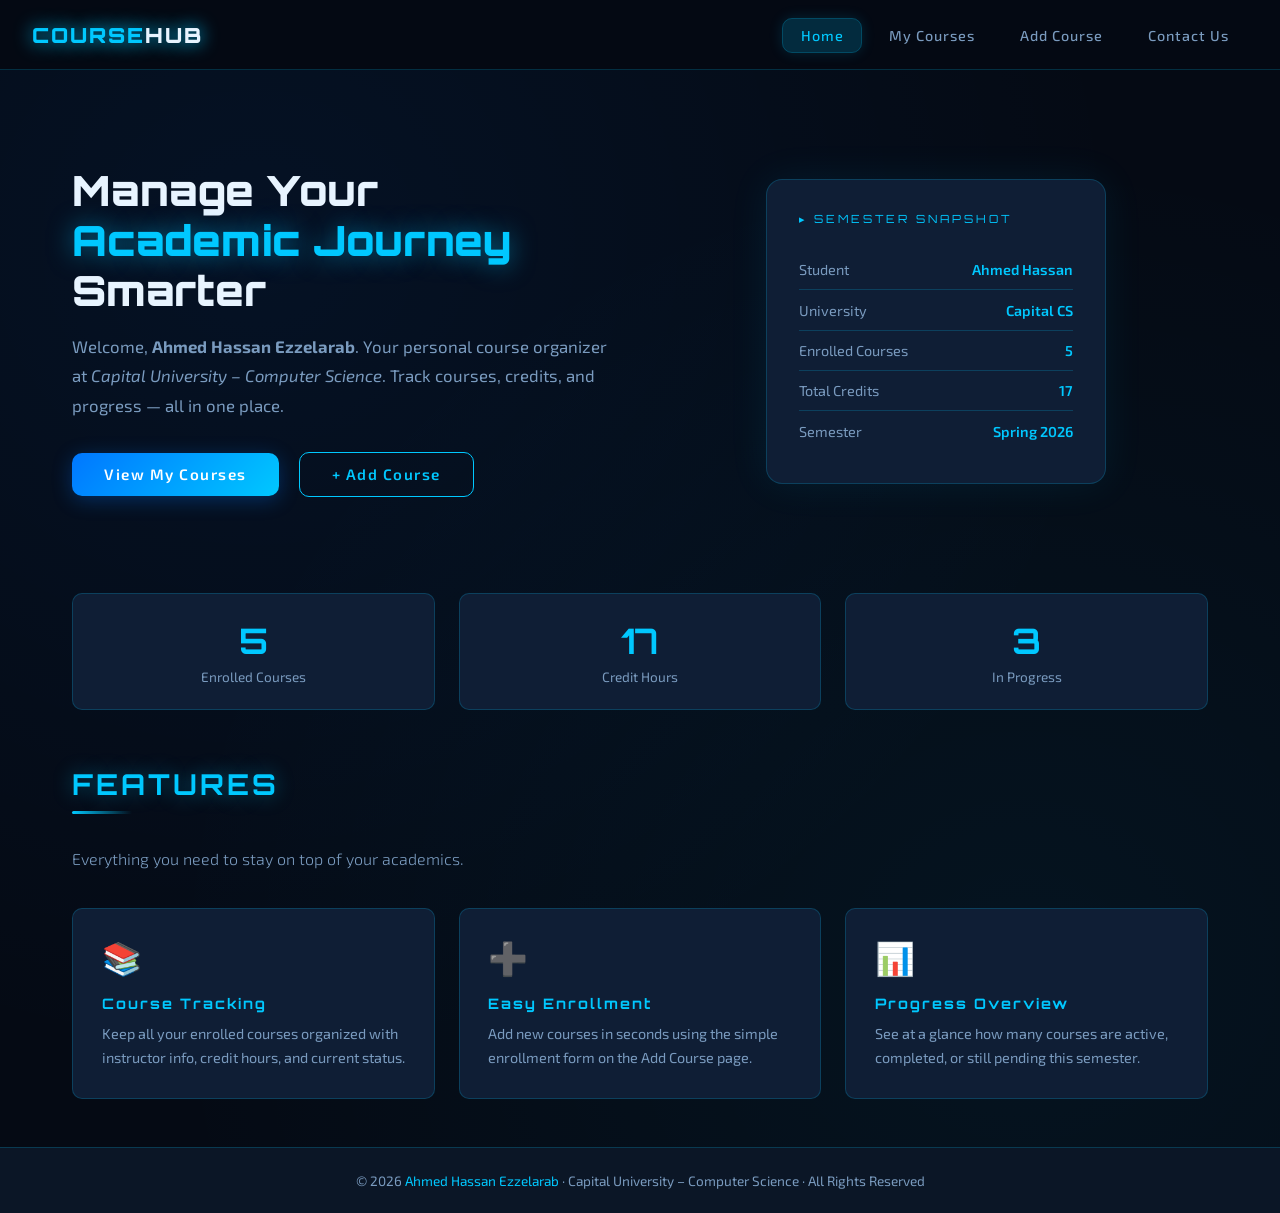
==== index.html @ 7d5197f3 "Add files via upload" ====
<!DOCTYPE html>
<html lang="en">
<head>
    <link rel="stylesheet" href="style.css">
  <meta charset="UTF-8" />
  <meta name="viewport" content="width=device-width, initial-scale=1.0" />
  <title>Course Organizer | Ahmed Hassan</title>
  <link rel="stylesheet" href="style.css" />
</head>
<body>

  <!-- ═══ HEADER ═══ -->
  <header>
    <a class="logo" href="index.html">COURSE<span>HUB</span></a>

    <button class="hamburger" onclick="toggleNav()" aria-label="Menu">
      <span></span><span></span><span></span>
    </button>

    <nav>
      <ul id="navMenu">
        <li><a href="index.html" class="active">Home</a></li>
        <li><a href="courses.html">My Courses</a></li>
        <li><a href="add-course.html">Add Course</a></li>
        <li><a href="contact.html">Contact Us</a></li>
      </ul>
    </nav>
  </header>

  <!-- ═══ MAIN ═══ -->
  <main>

    <!-- Hero -->
    <section class="hero">
      <div class="hero-text">
        <h1>Manage Your<br><span class="highlight">Academic Journey</span><br>Smarter</h1>
        <p>Welcome, <strong>Ahmed Hassan Ezzelarab</strong>. Your personal course organizer at
           <em>Capital University – Computer Science</em>. Track courses, credits, and progress — all in one place.</p>
        <a href="courses.html" class="btn-primary">View My Courses</a>
        <a href="add-course.html" class="btn-secondary">+ Add Course</a>
      </div>

      <div class="hero-visual">
        <div class="hero-card">
          <div class="card-label">▸ SEMESTER SNAPSHOT</div>
          <div class="stat-row"><span class="label">Student</span><span class="value">Ahmed Hassan</span></div>
          <div class="stat-row"><span class="label">University</span><span class="value">Capital CS</span></div>
          <div class="stat-row"><span class="label">Enrolled Courses</span><span class="value">5</span></div>
          <div class="stat-row"><span class="label">Total Credits</span><span class="value">17</span></div>
          <div class="stat-row"><span class="label">Semester</span><span class="value">Spring 2026</span></div>
        </div>
      </div>
    </section>

    <!-- Stats -->
    <section class="stats-strip">
      <div class="stat-box">
        <div class="num">5</div>
        <div class="lbl">Enrolled Courses</div>
      </div>
      <div class="stat-box">
        <div class="num">17</div>
        <div class="lbl">Credit Hours</div>
      </div>
      <div class="stat-box">
        <div class="num">3</div>
        <div class="lbl">In Progress</div>
      </div>
    </section>

    <!-- Features -->
    <section>
      <h2 class="section-title">FEATURES</h2>
      <div class="divider"></div>
      <p class="section-subtitle">Everything you need to stay on top of your academics.</p>

      <div class="cards-grid">
        <div class="feature-card">
          <div class="icon">📚</div>
          <h3>Course Tracking</h3>
          <p>Keep all your enrolled courses organized with instructor info, credit hours, and current status.</p>
        </div>
        <div class="feature-card">
          <div class="icon">➕</div>
          <h3>Easy Enrollment</h3>
          <p>Add new courses in seconds using the simple enrollment form on the Add Course page.</p>
        </div>
        <div class="feature-card">
          <div class="icon">📊</div>
          <h3>Progress Overview</h3>
          <p>See at a glance how many courses are active, completed, or still pending this semester.</p>
        </div>
      </div>
    </section>

  </main>

  <!-- ═══ FOOTER ═══ -->
  <footer>
    <p>© 2026 <span>Ahmed Hassan Ezzelarab</span> · Capital University – Computer Science · All Rights Reserved</p>
  </footer>

  <script>
    function toggleNav() {
      document.getElementById('navMenu').classList.toggle('open');
    }
  </script>

</body>
</html>
---- style.css ----
/* ============================================
   Personal Course Organizer – Ahmed Hassan
   Color Theme: Dark Navy / Black
   ============================================ */

@import url('https://fonts.googleapis.com/css2?family=Orbitron:wght@400;700;900&family=Exo+2:wght@300;400;500;600&display=swap');

/* ── CSS Variables ── */
:root {
  --bg-primary:    #050a14;
  --bg-secondary:  #0b1626;
  --bg-card:       #0f1e35;
  --accent:        #00c8ff;
  --accent-2:      #0077ff;
  --accent-glow:   rgba(0, 200, 255, 0.18);
  --text-primary:  #e8f4ff;
  --text-muted:    #7a9bbf;
  --border:        rgba(0, 200, 255, 0.2);
  --nav-height:    70px;
  --radius:        10px;
  --transition:    0.3s ease;
}

/* ── Reset ── */
*, *::before, *::after { box-sizing: border-box; margin: 0; padding: 0; }
html { scroll-behavior: smooth; }

body {
  font-family: 'Exo 2', sans-serif;
  background-color: var(--bg-primary);
  color: var(--text-primary);
  min-height: 100vh;
  display: flex;
  flex-direction: column;
  background-image:
    radial-gradient(ellipse at 20% 20%, rgba(0, 119, 255, 0.07) 0%, transparent 60%),
    radial-gradient(ellipse at 80% 80%, rgba(0, 200, 255, 0.05) 0%, transparent 60%);
}

/* ── Header ── */
header {
  background: rgba(5, 10, 20, 0.95);
  border-bottom: 1px solid var(--border);
  backdrop-filter: blur(12px);
  position: sticky;
  top: 0;
  z-index: 100;
  height: var(--nav-height);
  display: flex;
  align-items: center;
  padding: 0 2rem;
  justify-content: space-between;
}

.logo {
  font-family: 'Orbitron', monospace;
  font-weight: 900;
  font-size: 1.3rem;
  color: var(--accent);
  letter-spacing: 2px;
  text-decoration: none;
  text-shadow: 0 0 18px var(--accent);
}

.logo span { color: var(--text-primary); }

/* ── Navigation ── */
nav ul {
  list-style: none;
  display: flex;
  gap: 0.5rem;
}

nav ul li a {
  font-family: 'Exo 2', sans-serif;
  font-weight: 500;
  font-size: 0.9rem;
  text-decoration: none;
  color: var(--text-muted);
  padding: 0.5rem 1.1rem;
  border-radius: var(--radius);
  border: 1px solid transparent;
  letter-spacing: 1px;
  transition: color var(--transition), border-color var(--transition), background var(--transition), box-shadow var(--transition);
}

nav ul li a:hover,
nav ul li a.active {
  color: var(--accent);
  border-color: var(--border);
  background: var(--accent-glow);
  box-shadow: 0 0 14px rgba(0, 200, 255, 0.15);
}

/* ── Main ── */
main {
  flex: 1;
  padding: 3rem 2rem;
  max-width: 1200px;
  width: 100%;
  margin: 0 auto;
}

/* ── Section Titles ── */
.section-title {
  font-family: 'Orbitron', monospace;
  font-size: 1.8rem;
  font-weight: 700;
  color: var(--accent);
  letter-spacing: 3px;
  margin-bottom: 0.5rem;
  text-shadow: 0 0 20px rgba(0, 200, 255, 0.4);
}

.section-subtitle {
  color: var(--text-muted);
  font-size: 1rem;
  margin-bottom: 2.5rem;
  font-weight: 300;
}

.divider {
  width: 60px;
  height: 3px;
  background: linear-gradient(90deg, var(--accent), transparent);
  margin: 0.6rem 0 2.2rem;
  border-radius: 2px;
}

/* ── Hero Section ── */
.hero {
  display: grid;
  grid-template-columns: 1fr 1fr;
  gap: 3rem;
  align-items: center;
  padding: 3rem 0 4rem;
}

.hero-text h1 {
  font-family: 'Orbitron', monospace;
  font-size: 2.6rem;
  font-weight: 900;
  line-height: 1.2;
  margin-bottom: 1rem;
  color: var(--text-primary);
}

.hero-text h1 .highlight {
  color: var(--accent);
  text-shadow: 0 0 25px rgba(0, 200, 255, 0.5);
}

.hero-text p {
  color: var(--text-muted);
  font-size: 1.05rem;
  line-height: 1.75;
  margin-bottom: 2rem;
}

.btn-primary {
  display: inline-block;
  background: linear-gradient(135deg, var(--accent-2), var(--accent));
  color: #fff;
  font-family: 'Exo 2', sans-serif;
  font-weight: 600;
  font-size: 0.95rem;
  letter-spacing: 1.5px;
  padding: 0.8rem 2rem;
  border-radius: var(--radius);
  text-decoration: none;
  border: none;
  cursor: pointer;
  transition: transform var(--transition), box-shadow var(--transition);
  box-shadow: 0 4px 20px rgba(0, 119, 255, 0.3);
}

.btn-primary:hover {
  transform: translateY(-3px);
  box-shadow: 0 8px 28px rgba(0, 200, 255, 0.4);
}

.btn-secondary {
  display: inline-block;
  background: transparent;
  color: var(--accent);
  font-family: 'Exo 2', sans-serif;
  font-weight: 600;
  font-size: 0.95rem;
  letter-spacing: 1.5px;
  padding: 0.78rem 2rem;
  border-radius: var(--radius);
  text-decoration: none;
  border: 1px solid var(--accent);
  cursor: pointer;
  margin-left: 1rem;
  transition: background var(--transition), box-shadow var(--transition), transform var(--transition);
}

.btn-secondary:hover {
  background: var(--accent-glow);
  box-shadow: 0 0 18px rgba(0, 200, 255, 0.25);
  transform: translateY(-3px);
}

/* ── Hero Visual ── */
.hero-visual {
  display: flex;
  justify-content: center;
  align-items: center;
}

.hero-card {
  background: var(--bg-card);
  border: 1px solid var(--border);
  border-radius: 16px;
  padding: 2rem;
  width: 100%;
  max-width: 340px;
  box-shadow: 0 0 40px rgba(0, 200, 255, 0.08);
  animation: float 4s ease-in-out infinite;
}

@keyframes float {
  0%, 100% { transform: translateY(0); }
  50%       { transform: translateY(-12px); }
}

.hero-card .card-label {
  font-family: 'Orbitron', monospace;
  font-size: 0.7rem;
  letter-spacing: 3px;
  color: var(--accent);
  margin-bottom: 1.5rem;
}

.hero-card .stat-row {
  display: flex;
  justify-content: space-between;
  align-items: center;
  padding: 0.7rem 0;
  border-bottom: 1px solid var(--border);
  font-size: 0.9rem;
}

.hero-card .stat-row:last-child { border-bottom: none; }
.hero-card .stat-row .label { color: var(--text-muted); }
.hero-card .stat-row .value { color: var(--accent); font-weight: 600; }

/* ── Stats Strip ── */
.stats-strip {
  display: grid;
  grid-template-columns: repeat(3, 1fr);
  gap: 1.5rem;
  margin: 2rem 0 3.5rem;
}

.stat-box {
  background: var(--bg-card);
  border: 1px solid var(--border);
  border-radius: var(--radius);
  padding: 1.5rem;
  text-align: center;
  transition: transform var(--transition), box-shadow var(--transition);
}

.stat-box:hover {
  transform: translateY(-5px);
  box-shadow: 0 8px 30px rgba(0, 200, 255, 0.12);
}

.stat-box .num {
  font-family: 'Orbitron', monospace;
  font-size: 2.2rem;
  font-weight: 700;
  color: var(--accent);
}

.stat-box .lbl {
  color: var(--text-muted);
  font-size: 0.85rem;
  margin-top: 0.3rem;
}

/* ── Cards Grid (Home Features) ── */
.cards-grid {
  display: grid;
  grid-template-columns: repeat(3, 1fr);
  gap: 1.5rem;
  margin-top: 1rem;
}

.feature-card {
  background: var(--bg-card);
  border: 1px solid var(--border);
  border-radius: var(--radius);
  padding: 1.8rem;
  transition: transform var(--transition), box-shadow var(--transition), border-color var(--transition);
}

.feature-card:hover {
  transform: translateY(-6px);
  box-shadow: 0 12px 35px rgba(0, 200, 255, 0.12);
  border-color: rgba(0, 200, 255, 0.45);
}

.feature-card .icon {
  font-size: 2rem;
  margin-bottom: 1rem;
}

.feature-card h3 {
  font-family: 'Orbitron', monospace;
  font-size: 0.9rem;
  letter-spacing: 2px;
  color: var(--accent);
  margin-bottom: 0.6rem;
}

.feature-card p {
  color: var(--text-muted);
  font-size: 0.9rem;
  line-height: 1.65;
}

/* ── Table ── */
.table-wrapper {
  overflow-x: auto;
  border-radius: var(--radius);
  border: 1px solid var(--border);
  box-shadow: 0 4px 30px rgba(0, 0, 0, 0.4);
}

table {
  width: 100%;
  border-collapse: collapse;
  background: var(--bg-card);
}

thead tr {
  background: linear-gradient(90deg, var(--accent-2), var(--accent));
}

thead th {
  font-family: 'Orbitron', monospace;
  font-size: 0.72rem;
  letter-spacing: 2px;
  color: #fff;
  padding: 1rem 1.2rem;
  text-align: left;
}

tbody tr {
  border-bottom: 1px solid var(--border);
  transition: background var(--transition);
}

tbody tr:last-child { border-bottom: none; }

tbody tr:hover {
  background: rgba(0, 200, 255, 0.05);
}

tbody td {
  padding: 1rem 1.2rem;
  font-size: 0.9rem;
  color: var(--text-primary);
}

.badge {
  display: inline-block;
  padding: 0.25rem 0.7rem;
  border-radius: 20px;
  font-size: 0.75rem;
  font-weight: 600;
  letter-spacing: 0.5px;
}

.badge-active   { background: rgba(0, 200, 100, 0.15); color: #00cc66; border: 1px solid rgba(0, 200, 100, 0.3); }
.badge-progress { background: rgba(0, 200, 255, 0.12); color: var(--accent); border: 1px solid var(--border); }
.badge-pending  { background: rgba(255, 200, 0, 0.1);  color: #ffcc00; border: 1px solid rgba(255, 200, 0, 0.25); }

/* ── Form ── */
.form-card {
  background: var(--bg-card);
  border: 1px solid var(--border);
  border-radius: 14px;
  padding: 2.5rem;
  max-width: 680px;
  box-shadow: 0 4px 40px rgba(0, 0, 0, 0.4);
}

.form-group {
  margin-bottom: 1.5rem;
}

.form-group label {
  display: block;
  font-size: 0.85rem;
  font-weight: 600;
  letter-spacing: 1px;
  color: var(--text-muted);
  margin-bottom: 0.5rem;
  text-transform: uppercase;
}

.form-group input,
.form-group select,
.form-group textarea {
  width: 100%;
  background: var(--bg-secondary);
  border: 1px solid var(--border);
  border-radius: var(--radius);
  color: var(--text-primary);
  font-family: 'Exo 2', sans-serif;
  font-size: 0.95rem;
  padding: 0.8rem 1rem;
  outline: none;
  transition: border-color var(--transition), box-shadow var(--transition);
}

.form-group input:focus,
.form-group select:focus,
.form-group textarea:focus {
  border-color: var(--accent);
  box-shadow: 0 0 0 3px rgba(0, 200, 255, 0.12);
}

.form-group textarea { resize: vertical; min-height: 110px; }

.form-row {
  display: grid;
  grid-template-columns: 1fr 1fr;
  gap: 1.2rem;
}

.form-group select option {
  background: var(--bg-card);
  color: var(--text-primary);
}

/* ── Contact ── */
.contact-grid {
  display: grid;
  grid-template-columns: 1fr 1fr;
  gap: 2.5rem;
  align-items: start;
}

.contact-info { display: flex; flex-direction: column; gap: 1.5rem; }

.info-block {
  background: var(--bg-card);
  border: 1px solid var(--border);
  border-radius: var(--radius);
  padding: 1.4rem 1.6rem;
  display: flex;
  align-items: center;
  gap: 1rem;
  transition: transform var(--transition), box-shadow var(--transition);
}

.info-block:hover {
  transform: translateX(6px);
  box-shadow: 0 6px 25px rgba(0, 200, 255, 0.1);
}

.info-block .ico { font-size: 1.6rem; }

.info-block .detail .lbl {
  font-size: 0.75rem;
  color: var(--text-muted);
  letter-spacing: 1px;
  text-transform: uppercase;
}

.info-block .detail .val {
  font-size: 0.95rem;
  color: var(--text-primary);
  font-weight: 500;
  margin-top: 0.15rem;
}

/* ── Footer ── */
footer {
  background: var(--bg-secondary);
  border-top: 1px solid var(--border);
  padding: 1.5rem 2rem;
  text-align: center;
  color: var(--text-muted);
  font-size: 0.85rem;
}

footer span { color: var(--accent); }

/* ── Page Banner ── */
.page-banner {
  background: var(--bg-card);
  border: 1px solid var(--border);
  border-radius: 14px;
  padding: 2.5rem 2.5rem 2rem;
  margin-bottom: 2.5rem;
  background-image: radial-gradient(ellipse at 90% 50%, rgba(0, 200, 255, 0.07) 0%, transparent 60%);
}

/* ── Hamburger (mobile) ── */
.hamburger {
  display: none;
  flex-direction: column;
  gap: 5px;
  cursor: pointer;
  background: none;
  border: none;
  padding: 4px;
}

.hamburger span {
  display: block;
  width: 24px;
  height: 2px;
  background: var(--accent);
  border-radius: 2px;
  transition: all var(--transition);
}

/* ── Responsive ── */
@media (max-width: 900px) {
  .hero          { grid-template-columns: 1fr; text-align: center; }
  .hero-visual   { display: none; }
  .cards-grid    { grid-template-columns: 1fr 1fr; }
  .stats-strip   { grid-template-columns: 1fr 1fr; }
  .contact-grid  { grid-template-columns: 1fr; }
  .form-row      { grid-template-columns: 1fr; }
}

@media (max-width: 640px) {
  .hamburger { display: flex; }

  nav ul {
    display: none;
    flex-direction: column;
    position: absolute;
    top: var(--nav-height);
    left: 0;
    right: 0;
    background: rgba(5, 10, 20, 0.98);
    border-bottom: 1px solid var(--border);
    padding: 1rem;
    gap: 0.3rem;
  }

  nav ul.open { display: flex; }

  .cards-grid  { grid-template-columns: 1fr; }
  .stats-strip { grid-template-columns: 1fr; }

  main { padding: 2rem 1.2rem; }

  .hero-text h1 { font-size: 1.9rem; }
  .section-title { font-size: 1.3rem; }

  .form-card { padding: 1.5rem; }
}
---- style.css ----
/* ============================================
   Personal Course Organizer – Ahmed Hassan
   Color Theme: Dark Navy / Black
   ============================================ */

@import url('https://fonts.googleapis.com/css2?family=Orbitron:wght@400;700;900&family=Exo+2:wght@300;400;500;600&display=swap');

/* ── CSS Variables ── */
:root {
  --bg-primary:    #050a14;
  --bg-secondary:  #0b1626;
  --bg-card:       #0f1e35;
  --accent:        #00c8ff;
  --accent-2:      #0077ff;
  --accent-glow:   rgba(0, 200, 255, 0.18);
  --text-primary:  #e8f4ff;
  --text-muted:    #7a9bbf;
  --border:        rgba(0, 200, 255, 0.2);
  --nav-height:    70px;
  --radius:        10px;
  --transition:    0.3s ease;
}

/* ── Reset ── */
*, *::before, *::after { box-sizing: border-box; margin: 0; padding: 0; }
html { scroll-behavior: smooth; }

body {
  font-family: 'Exo 2', sans-serif;
  background-color: var(--bg-primary);
  color: var(--text-primary);
  min-height: 100vh;
  display: flex;
  flex-direction: column;
  background-image:
    radial-gradient(ellipse at 20% 20%, rgba(0, 119, 255, 0.07) 0%, transparent 60%),
    radial-gradient(ellipse at 80% 80%, rgba(0, 200, 255, 0.05) 0%, transparent 60%);
}

/* ── Header ── */
header {
  background: rgba(5, 10, 20, 0.95);
  border-bottom: 1px solid var(--border);
  backdrop-filter: blur(12px);
  position: sticky;
  top: 0;
  z-index: 100;
  height: var(--nav-height);
  display: flex;
  align-items: center;
  padding: 0 2rem;
  justify-content: space-between;
}

.logo {
  font-family: 'Orbitron', monospace;
  font-weight: 900;
  font-size: 1.3rem;
  color: var(--accent);
  letter-spacing: 2px;
  text-decoration: none;
  text-shadow: 0 0 18px var(--accent);
}

.logo span { color: var(--text-primary); }

/* ── Navigation ── */
nav ul {
  list-style: none;
  display: flex;
  gap: 0.5rem;
}

nav ul li a {
  font-family: 'Exo 2', sans-serif;
  font-weight: 500;
  font-size: 0.9rem;
  text-decoration: none;
  color: var(--text-muted);
  padding: 0.5rem 1.1rem;
  border-radius: var(--radius);
  border: 1px solid transparent;
  letter-spacing: 1px;
  transition: color var(--transition), border-color var(--transition), background var(--transition), box-shadow var(--transition);
}

nav ul li a:hover,
nav ul li a.active {
  color: var(--accent);
  border-color: var(--border);
  background: var(--accent-glow);
  box-shadow: 0 0 14px rgba(0, 200, 255, 0.15);
}

/* ── Main ── */
main {
  flex: 1;
  padding: 3rem 2rem;
  max-width: 1200px;
  width: 100%;
  margin: 0 auto;
}

/* ── Section Titles ── */
.section-title {
  font-family: 'Orbitron', monospace;
  font-size: 1.8rem;
  font-weight: 700;
  color: var(--accent);
  letter-spacing: 3px;
  margin-bottom: 0.5rem;
  text-shadow: 0 0 20px rgba(0, 200, 255, 0.4);
}

.section-subtitle {
  color: var(--text-muted);
  font-size: 1rem;
  margin-bottom: 2.5rem;
  font-weight: 300;
}

.divider {
  width: 60px;
  height: 3px;
  background: linear-gradient(90deg, var(--accent), transparent);
  margin: 0.6rem 0 2.2rem;
  border-radius: 2px;
}

/* ── Hero Section ── */
.hero {
  display: grid;
  grid-template-columns: 1fr 1fr;
  gap: 3rem;
  align-items: center;
  padding: 3rem 0 4rem;
}

.hero-text h1 {
  font-family: 'Orbitron', monospace;
  font-size: 2.6rem;
  font-weight: 900;
  line-height: 1.2;
  margin-bottom: 1rem;
  color: var(--text-primary);
}

.hero-text h1 .highlight {
  color: var(--accent);
  text-shadow: 0 0 25px rgba(0, 200, 255, 0.5);
}

.hero-text p {
  color: var(--text-muted);
  font-size: 1.05rem;
  line-height: 1.75;
  margin-bottom: 2rem;
}

.btn-primary {
  display: inline-block;
  background: linear-gradient(135deg, var(--accent-2), var(--accent));
  color: #fff;
  font-family: 'Exo 2', sans-serif;
  font-weight: 600;
  font-size: 0.95rem;
  letter-spacing: 1.5px;
  padding: 0.8rem 2rem;
  border-radius: var(--radius);
  text-decoration: none;
  border: none;
  cursor: pointer;
  transition: transform var(--transition), box-shadow var(--transition);
  box-shadow: 0 4px 20px rgba(0, 119, 255, 0.3);
}

.btn-primary:hover {
  transform: translateY(-3px);
  box-shadow: 0 8px 28px rgba(0, 200, 255, 0.4);
}

.btn-secondary {
  display: inline-block;
  background: transparent;
  color: var(--accent);
  font-family: 'Exo 2', sans-serif;
  font-weight: 600;
  font-size: 0.95rem;
  letter-spacing: 1.5px;
  padding: 0.78rem 2rem;
  border-radius: var(--radius);
  text-decoration: none;
  border: 1px solid var(--accent);
  cursor: pointer;
  margin-left: 1rem;
  transition: background var(--transition), box-shadow var(--transition), transform var(--transition);
}

.btn-secondary:hover {
  background: var(--accent-glow);
  box-shadow: 0 0 18px rgba(0, 200, 255, 0.25);
  transform: translateY(-3px);
}

/* ── Hero Visual ── */
.hero-visual {
  display: flex;
  justify-content: center;
  align-items: center;
}

.hero-card {
  background: var(--bg-card);
  border: 1px solid var(--border);
  border-radius: 16px;
  padding: 2rem;
  width: 100%;
  max-width: 340px;
  box-shadow: 0 0 40px rgba(0, 200, 255, 0.08);
  animation: float 4s ease-in-out infinite;
}

@keyframes float {
  0%, 100% { transform: translateY(0); }
  50%       { transform: translateY(-12px); }
}

.hero-card .card-label {
  font-family: 'Orbitron', monospace;
  font-size: 0.7rem;
  letter-spacing: 3px;
  color: var(--accent);
  margin-bottom: 1.5rem;
}

.hero-card .stat-row {
  display: flex;
  justify-content: space-between;
  align-items: center;
  padding: 0.7rem 0;
  border-bottom: 1px solid var(--border);
  font-size: 0.9rem;
}

.hero-card .stat-row:last-child { border-bottom: none; }
.hero-card .stat-row .label { color: var(--text-muted); }
.hero-card .stat-row .value { color: var(--accent); font-weight: 600; }

/* ── Stats Strip ── */
.stats-strip {
  display: grid;
  grid-template-columns: repeat(3, 1fr);
  gap: 1.5rem;
  margin: 2rem 0 3.5rem;
}

.stat-box {
  background: var(--bg-card);
  border: 1px solid var(--border);
  border-radius: var(--radius);
  padding: 1.5rem;
  text-align: center;
  transition: transform var(--transition), box-shadow var(--transition);
}

.stat-box:hover {
  transform: translateY(-5px);
  box-shadow: 0 8px 30px rgba(0, 200, 255, 0.12);
}

.stat-box .num {
  font-family: 'Orbitron', monospace;
  font-size: 2.2rem;
  font-weight: 700;
  color: var(--accent);
}

.stat-box .lbl {
  color: var(--text-muted);
  font-size: 0.85rem;
  margin-top: 0.3rem;
}

/* ── Cards Grid (Home Features) ── */
.cards-grid {
  display: grid;
  grid-template-columns: repeat(3, 1fr);
  gap: 1.5rem;
  margin-top: 1rem;
}

.feature-card {
  background: var(--bg-card);
  border: 1px solid var(--border);
  border-radius: var(--radius);
  padding: 1.8rem;
  transition: transform var(--transition), box-shadow var(--transition), border-color var(--transition);
}

.feature-card:hover {
  transform: translateY(-6px);
  box-shadow: 0 12px 35px rgba(0, 200, 255, 0.12);
  border-color: rgba(0, 200, 255, 0.45);
}

.feature-card .icon {
  font-size: 2rem;
  margin-bottom: 1rem;
}

.feature-card h3 {
  font-family: 'Orbitron', monospace;
  font-size: 0.9rem;
  letter-spacing: 2px;
  color: var(--accent);
  margin-bottom: 0.6rem;
}

.feature-card p {
  color: var(--text-muted);
  font-size: 0.9rem;
  line-height: 1.65;
}

/* ── Table ── */
.table-wrapper {
  overflow-x: auto;
  border-radius: var(--radius);
  border: 1px solid var(--border);
  box-shadow: 0 4px 30px rgba(0, 0, 0, 0.4);
}

table {
  width: 100%;
  border-collapse: collapse;
  background: var(--bg-card);
}

thead tr {
  background: linear-gradient(90deg, var(--accent-2), var(--accent));
}

thead th {
  font-family: 'Orbitron', monospace;
  font-size: 0.72rem;
  letter-spacing: 2px;
  color: #fff;
  padding: 1rem 1.2rem;
  text-align: left;
}

tbody tr {
  border-bottom: 1px solid var(--border);
  transition: background var(--transition);
}

tbody tr:last-child { border-bottom: none; }

tbody tr:hover {
  background: rgba(0, 200, 255, 0.05);
}

tbody td {
  padding: 1rem 1.2rem;
  font-size: 0.9rem;
  color: var(--text-primary);
}

.badge {
  display: inline-block;
  padding: 0.25rem 0.7rem;
  border-radius: 20px;
  font-size: 0.75rem;
  font-weight: 600;
  letter-spacing: 0.5px;
}

.badge-active   { background: rgba(0, 200, 100, 0.15); color: #00cc66; border: 1px solid rgba(0, 200, 100, 0.3); }
.badge-progress { background: rgba(0, 200, 255, 0.12); color: var(--accent); border: 1px solid var(--border); }
.badge-pending  { background: rgba(255, 200, 0, 0.1);  color: #ffcc00; border: 1px solid rgba(255, 200, 0, 0.25); }

/* ── Form ── */
.form-card {
  background: var(--bg-card);
  border: 1px solid var(--border);
  border-radius: 14px;
  padding: 2.5rem;
  max-width: 680px;
  box-shadow: 0 4px 40px rgba(0, 0, 0, 0.4);
}

.form-group {
  margin-bottom: 1.5rem;
}

.form-group label {
  display: block;
  font-size: 0.85rem;
  font-weight: 600;
  letter-spacing: 1px;
  color: var(--text-muted);
  margin-bottom: 0.5rem;
  text-transform: uppercase;
}

.form-group input,
.form-group select,
.form-group textarea {
  width: 100%;
  background: var(--bg-secondary);
  border: 1px solid var(--border);
  border-radius: var(--radius);
  color: var(--text-primary);
  font-family: 'Exo 2', sans-serif;
  font-size: 0.95rem;
  padding: 0.8rem 1rem;
  outline: none;
  transition: border-color var(--transition), box-shadow var(--transition);
}

.form-group input:focus,
.form-group select:focus,
.form-group textarea:focus {
  border-color: var(--accent);
  box-shadow: 0 0 0 3px rgba(0, 200, 255, 0.12);
}

.form-group textarea { resize: vertical; min-height: 110px; }

.form-row {
  display: grid;
  grid-template-columns: 1fr 1fr;
  gap: 1.2rem;
}

.form-group select option {
  background: var(--bg-card);
  color: var(--text-primary);
}

/* ── Contact ── */
.contact-grid {
  display: grid;
  grid-template-columns: 1fr 1fr;
  gap: 2.5rem;
  align-items: start;
}

.contact-info { display: flex; flex-direction: column; gap: 1.5rem; }

.info-block {
  background: var(--bg-card);
  border: 1px solid var(--border);
  border-radius: var(--radius);
  padding: 1.4rem 1.6rem;
  display: flex;
  align-items: center;
  gap: 1rem;
  transition: transform var(--transition), box-shadow var(--transition);
}

.info-block:hover {
  transform: translateX(6px);
  box-shadow: 0 6px 25px rgba(0, 200, 255, 0.1);
}

.info-block .ico { font-size: 1.6rem; }

.info-block .detail .lbl {
  font-size: 0.75rem;
  color: var(--text-muted);
  letter-spacing: 1px;
  text-transform: uppercase;
}

.info-block .detail .val {
  font-size: 0.95rem;
  color: var(--text-primary);
  font-weight: 500;
  margin-top: 0.15rem;
}

/* ── Footer ── */
footer {
  background: var(--bg-secondary);
  border-top: 1px solid var(--border);
  padding: 1.5rem 2rem;
  text-align: center;
  color: var(--text-muted);
  font-size: 0.85rem;
}

footer span { color: var(--accent); }

/* ── Page Banner ── */
.page-banner {
  background: var(--bg-card);
  border: 1px solid var(--border);
  border-radius: 14px;
  padding: 2.5rem 2.5rem 2rem;
  margin-bottom: 2.5rem;
  background-image: radial-gradient(ellipse at 90% 50%, rgba(0, 200, 255, 0.07) 0%, transparent 60%);
}

/* ── Hamburger (mobile) ── */
.hamburger {
  display: none;
  flex-direction: column;
  gap: 5px;
  cursor: pointer;
  background: none;
  border: none;
  padding: 4px;
}

.hamburger span {
  display: block;
  width: 24px;
  height: 2px;
  background: var(--accent);
  border-radius: 2px;
  transition: all var(--transition);
}

/* ── Responsive ── */
@media (max-width: 900px) {
  .hero          { grid-template-columns: 1fr; text-align: center; }
  .hero-visual   { display: none; }
  .cards-grid    { grid-template-columns: 1fr 1fr; }
  .stats-strip   { grid-template-columns: 1fr 1fr; }
  .contact-grid  { grid-template-columns: 1fr; }
  .form-row      { grid-template-columns: 1fr; }
}

@media (max-width: 640px) {
  .hamburger { display: flex; }

  nav ul {
    display: none;
    flex-direction: column;
    position: absolute;
    top: var(--nav-height);
    left: 0;
    right: 0;
    background: rgba(5, 10, 20, 0.98);
    border-bottom: 1px solid var(--border);
    padding: 1rem;
    gap: 0.3rem;
  }

  nav ul.open { display: flex; }

  .cards-grid  { grid-template-columns: 1fr; }
  .stats-strip { grid-template-columns: 1fr; }

  main { padding: 2rem 1.2rem; }

  .hero-text h1 { font-size: 1.9rem; }
  .section-title { font-size: 1.3rem; }

  .form-card { padding: 1.5rem; }
}
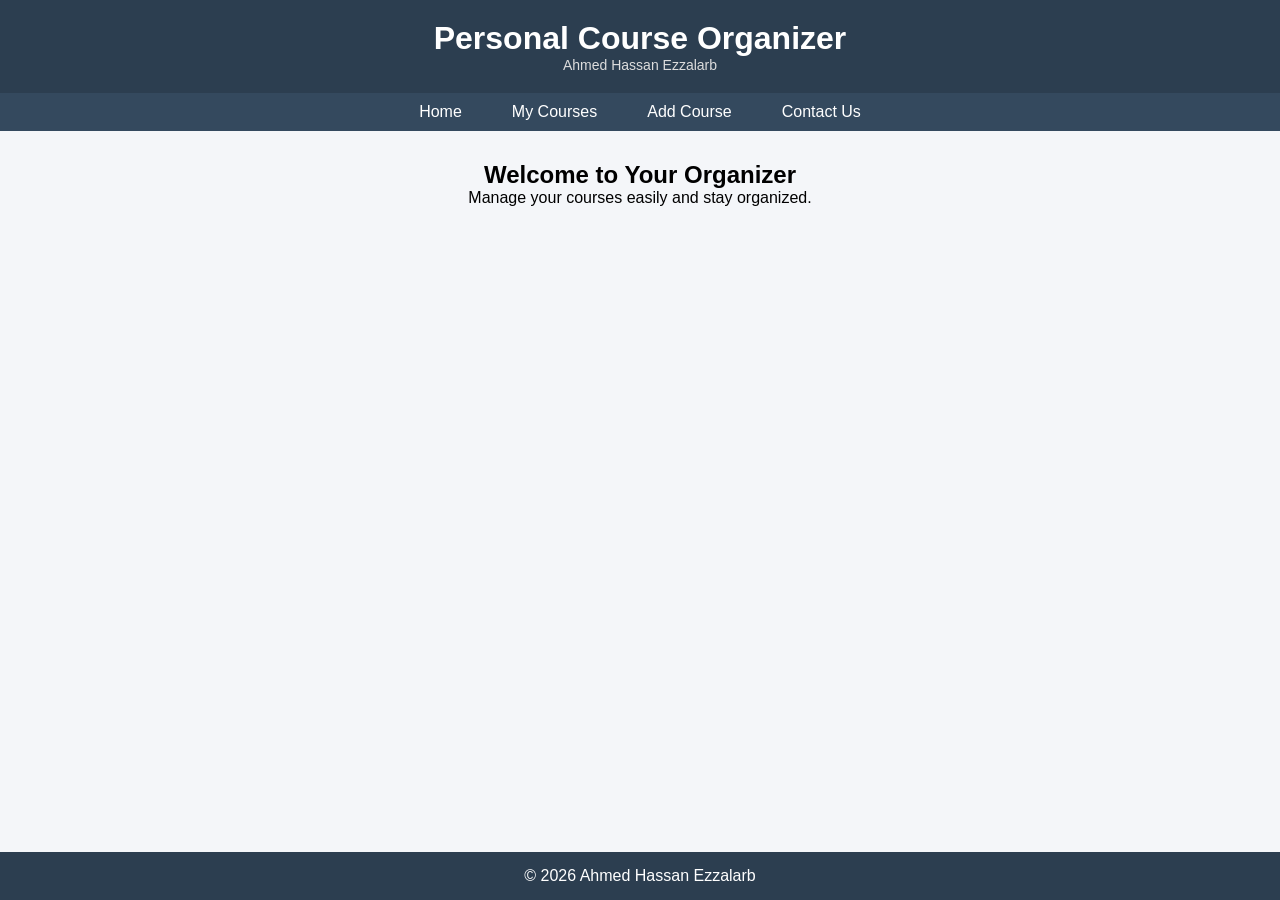
==== commit d65457a0: "Add files via upload" ====
--- a/index.html
+++ b/index.html
@@ -1,110 +1,38 @@
 <!DOCTYPE html>
 <html lang="en">
 <head>
+    <meta charset="UTF-8">
+    <meta name="viewport" content="width=device-width, initial-scale=1.0">
+    <title>Home</title>
     <link rel="stylesheet" href="style.css">
-  <meta charset="UTF-8" />
-  <meta name="viewport" content="width=device-width, initial-scale=1.0" />
-  <title>Course Organizer | Ahmed Hassan</title>
-  <link rel="stylesheet" href="style.css" />
 </head>
 <body>
 
-  <!-- ═══ HEADER ═══ -->
-  <header>
-    <a class="logo" href="index.html">COURSE<span>HUB</span></a>
+<header>
+    <h1>Personal Course Organizer</h1>
+    <p class="name">Ahmed Hassan Ezzalarb</p>
+</header>
 
-    <button class="hamburger" onclick="toggleNav()" aria-label="Menu">
-      <span></span><span></span><span></span>
-    </button>
-
-    <nav>
-      <ul id="navMenu">
-        <li><a href="index.html" class="active">Home</a></li>
+<nav>
+    <ul>
+        <li><a href="index.html">Home</a></li>
         <li><a href="courses.html">My Courses</a></li>
         <li><a href="add-course.html">Add Course</a></li>
         <li><a href="contact.html">Contact Us</a></li>
-      </ul>
-    </nav>
-  </header>
+    </ul>
+</nav>
 
-  <!-- ═══ MAIN ═══ -->
-  <main>
+<main>
+    <section class="hero">
+        <h2>Welcome to Your Organizer</h2>
+        <p>Manage your courses easily and stay organized.</p>
+    </section>
+</main>
 
-    <!-- Hero -->
-    <section class="hero">
-      <div class="hero-text">
-        <h1>Manage Your<br><span class="highlight">Academic Journey</span><br>Smarter</h1>
-        <p>Welcome, <strong>Ahmed Hassan Ezzelarab</strong>. Your personal course organizer at
-           <em>Capital University – Computer Science</em>. Track courses, credits, and progress — all in one place.</p>
-        <a href="courses.html" class="btn-primary">View My Courses</a>
-        <a href="add-course.html" class="btn-secondary">+ Add Course</a>
-      </div>
-
-      <div class="hero-visual">
-        <div class="hero-card">
-          <div class="card-label">▸ SEMESTER SNAPSHOT</div>
-          <div class="stat-row"><span class="label">Student</span><span class="value">Ahmed Hassan</span></div>
-          <div class="stat-row"><span class="label">University</span><span class="value">Capital CS</span></div>
-          <div class="stat-row"><span class="label">Enrolled Courses</span><span class="value">5</span></div>
-          <div class="stat-row"><span class="label">Total Credits</span><span class="value">17</span></div>
-          <div class="stat-row"><span class="label">Semester</span><span class="value">Spring 2026</span></div>
-        </div>
-      </div>
-    </section>
-
-    <!-- Stats -->
-    <section class="stats-strip">
-      <div class="stat-box">
-        <div class="num">5</div>
-        <div class="lbl">Enrolled Courses</div>
-      </div>
-      <div class="stat-box">
-        <div class="num">17</div>
-        <div class="lbl">Credit Hours</div>
-      </div>
-      <div class="stat-box">
-        <div class="num">3</div>
-        <div class="lbl">In Progress</div>
-      </div>
-    </section>
-
-    <!-- Features -->
-    <section>
-      <h2 class="section-title">FEATURES</h2>
-      <div class="divider"></div>
-      <p class="section-subtitle">Everything you need to stay on top of your academics.</p>
-
-      <div class="cards-grid">
-        <div class="feature-card">
-          <div class="icon">📚</div>
-          <h3>Course Tracking</h3>
-          <p>Keep all your enrolled courses organized with instructor info, credit hours, and current status.</p>
-        </div>
-        <div class="feature-card">
-          <div class="icon">➕</div>
-          <h3>Easy Enrollment</h3>
-          <p>Add new courses in seconds using the simple enrollment form on the Add Course page.</p>
-        </div>
-        <div class="feature-card">
-          <div class="icon">📊</div>
-          <h3>Progress Overview</h3>
-          <p>See at a glance how many courses are active, completed, or still pending this semester.</p>
-        </div>
-      </div>
-    </section>
-
-  </main>
-
-  <!-- ═══ FOOTER ═══ -->
-  <footer>
-    <p>© 2026 <span>Ahmed Hassan Ezzelarab</span> · Capital University – Computer Science · All Rights Reserved</p>
-  </footer>
-
-  <script>
-    function toggleNav() {
-      document.getElementById('navMenu').classList.toggle('open');
-    }
-  </script>
+<footer>
+    <p>© 2026 Ahmed Hassan Ezzalarb</p>
+</footer>
 
 </body>
-</html>+</html>
+
--- a/style.css
+++ b/style.css
@@ -1,562 +1,152 @@
-/* ============================================
-   Personal Course Organizer – Ahmed Hassan
-   Color Theme: Dark Navy / Black
-   ============================================ */
-
-@import url('https://fonts.googleapis.com/css2?family=Orbitron:wght@400;700;900&family=Exo+2:wght@300;400;500;600&display=swap');
-
-/* ── CSS Variables ── */
-:root {
-  --bg-primary:    #050a14;
-  --bg-secondary:  #0b1626;
-  --bg-card:       #0f1e35;
-  --accent:        #00c8ff;
-  --accent-2:      #0077ff;
-  --accent-glow:   rgba(0, 200, 255, 0.18);
-  --text-primary:  #e8f4ff;
-  --text-muted:    #7a9bbf;
-  --border:        rgba(0, 200, 255, 0.2);
-  --nav-height:    70px;
-  --radius:        10px;
-  --transition:    0.3s ease;
+* {
+    margin: 0;
+    padding: 0;
+    box-sizing: border-box;
 }
 
-/* ── Reset ── */
-*, *::before, *::after { box-sizing: border-box; margin: 0; padding: 0; }
-html { scroll-behavior: smooth; }
+html, body {
+    height: 100%;
+}
 
 body {
-  font-family: 'Exo 2', sans-serif;
-  background-color: var(--bg-primary);
-  color: var(--text-primary);
-  min-height: 100vh;
-  display: flex;
-  flex-direction: column;
-  background-image:
-    radial-gradient(ellipse at 20% 20%, rgba(0, 119, 255, 0.07) 0%, transparent 60%),
-    radial-gradient(ellipse at 80% 80%, rgba(0, 200, 255, 0.05) 0%, transparent 60%);
+    font-family: Arial, sans-serif;
+    background: #f4f6f9;
+    display: flex;
+    flex-direction: column;
 }
 
-/* ── Header ── */
+/* Header */
 header {
-  background: rgba(5, 10, 20, 0.95);
-  border-bottom: 1px solid var(--border);
-  backdrop-filter: blur(12px);
-  position: sticky;
-  top: 0;
-  z-index: 100;
-  height: var(--nav-height);
-  display: flex;
-  align-items: center;
-  padding: 0 2rem;
-  justify-content: space-between;
+    background: #2c3e50;
+    color: white;
+    text-align: center;
+    padding: 20px;
 }
 
-.logo {
-  font-family: 'Orbitron', monospace;
-  font-weight: 900;
-  font-size: 1.3rem;
-  color: var(--accent);
-  letter-spacing: 2px;
-  text-decoration: none;
-  text-shadow: 0 0 18px var(--accent);
+.name {
+    font-size: 14px;
+    color: #ddd;
 }
 
-.logo span { color: var(--text-primary); }
+/* Navbar */
+nav {
+    background: #34495e;
+}
 
-/* ── Navigation ── */
 nav ul {
-  list-style: none;
-  display: flex;
-  gap: 0.5rem;
+    display: flex;
+    justify-content: center;
+    list-style: none;
+}
+
+nav ul li {
+    margin: 10px;
 }
 
 nav ul li a {
-  font-family: 'Exo 2', sans-serif;
-  font-weight: 500;
-  font-size: 0.9rem;
-  text-decoration: none;
-  color: var(--text-muted);
-  padding: 0.5rem 1.1rem;
-  border-radius: var(--radius);
-  border: 1px solid transparent;
-  letter-spacing: 1px;
-  transition: color var(--transition), border-color var(--transition), background var(--transition), box-shadow var(--transition);
+    color: white;
+    text-decoration: none;
+    padding: 8px 15px;
+    transition: 0.3s;
 }
 
-nav ul li a:hover,
-nav ul li a.active {
-  color: var(--accent);
-  border-color: var(--border);
-  background: var(--accent-glow);
-  box-shadow: 0 0 14px rgba(0, 200, 255, 0.15);
+nav ul li a:hover {
+    background: #1abc9c;
+    border-radius: 5px;
 }
 
-/* ── Main ── */
+/* Main */
 main {
-  flex: 1;
-  padding: 3rem 2rem;
-  max-width: 1200px;
-  width: 100%;
-  margin: 0 auto;
+    flex: 1;
+    padding: 30px;
+    text-align: center;
 }
 
-/* ── Section Titles ── */
-.section-title {
-  font-family: 'Orbitron', monospace;
-  font-size: 1.8rem;
-  font-weight: 700;
-  color: var(--accent);
-  letter-spacing: 3px;
-  margin-bottom: 0.5rem;
-  text-shadow: 0 0 20px rgba(0, 200, 255, 0.4);
+/* Table */
+table {
+    width: 80%;
+    margin: 20px auto;
+    border-collapse: collapse;
+    background: white;
+    border-radius: 10px;
+    overflow: hidden;
 }
 
-.section-subtitle {
-  color: var(--text-muted);
-  font-size: 1rem;
-  margin-bottom: 2.5rem;
-  font-weight: 300;
+th {
+    background: #1abc9c;
+    color: white;
 }
 
-.divider {
-  width: 60px;
-  height: 3px;
-  background: linear-gradient(90deg, var(--accent), transparent);
-  margin: 0.6rem 0 2.2rem;
-  border-radius: 2px;
+th, td {
+    padding: 12px;
 }
 
-/* ── Hero Section ── */
-.hero {
-  display: grid;
-  grid-template-columns: 1fr 1fr;
-  gap: 3rem;
-  align-items: center;
-  padding: 3rem 0 4rem;
+tr:nth-child(even) {
+    background: #f2f2f2;
 }
 
-.hero-text h1 {
-  font-family: 'Orbitron', monospace;
-  font-size: 2.6rem;
-  font-weight: 900;
-  line-height: 1.2;
-  margin-bottom: 1rem;
-  color: var(--text-primary);
+tr:hover {
+    background: #e0f7f5;
 }
 
-.hero-text h1 .highlight {
-  color: var(--accent);
-  text-shadow: 0 0 25px rgba(0, 200, 255, 0.5);
+/* Forms */
+.form-section,
+.contact-section {
+    background: white;
+    width: 60%;
+    margin: auto;
+    padding: 20px;
+    border-radius: 10px;
 }
 
-.hero-text p {
-  color: var(--text-muted);
-  font-size: 1.05rem;
-  line-height: 1.75;
-  margin-bottom: 2rem;
+label {
+    display: block;
+    text-align: left;
+    margin-top: 10px;
 }
 
-.btn-primary {
-  display: inline-block;
-  background: linear-gradient(135deg, var(--accent-2), var(--accent));
-  color: #fff;
-  font-family: 'Exo 2', sans-serif;
-  font-weight: 600;
-  font-size: 0.95rem;
-  letter-spacing: 1.5px;
-  padding: 0.8rem 2rem;
-  border-radius: var(--radius);
-  text-decoration: none;
-  border: none;
-  cursor: pointer;
-  transition: transform var(--transition), box-shadow var(--transition);
-  box-shadow: 0 4px 20px rgba(0, 119, 255, 0.3);
+input, textarea {
+    width: 100%;
+    padding: 10px;
+    margin-top: 5px;
+    border-radius: 5px;
+    border: 1px solid #ccc;
 }
 
-.btn-primary:hover {
-  transform: translateY(-3px);
-  box-shadow: 0 8px 28px rgba(0, 200, 255, 0.4);
+button {
+    margin-top: 15px;
+    padding: 10px;
+    width: 100%;
+    background: #1abc9c;
+    color: white;
+    border: none;
+    border-radius: 5px;
 }
 
-.btn-secondary {
-  display: inline-block;
-  background: transparent;
-  color: var(--accent);
-  font-family: 'Exo 2', sans-serif;
-  font-weight: 600;
-  font-size: 0.95rem;
-  letter-spacing: 1.5px;
-  padding: 0.78rem 2rem;
-  border-radius: var(--radius);
-  text-decoration: none;
-  border: 1px solid var(--accent);
-  cursor: pointer;
-  margin-left: 1rem;
-  transition: background var(--transition), box-shadow var(--transition), transform var(--transition);
+button:hover {
+    background: #16a085;
 }
 
-.btn-secondary:hover {
-  background: var(--accent-glow);
-  box-shadow: 0 0 18px rgba(0, 200, 255, 0.25);
-  transform: translateY(-3px);
+/* Footer */
+footer {
+    background: #2c3e50;
+    color: white;
+    text-align: center;
+    padding: 15px;
 }
 
-/* ── Hero Visual ── */
-.hero-visual {
-  display: flex;
-  justify-content: center;
-  align-items: center;
-}
+/* Responsive */
+@media (max-width: 768px) {
+    nav ul {
+        flex-direction: column;
+    }
 
-.hero-card {
-  background: var(--bg-card);
-  border: 1px solid var(--border);
-  border-radius: 16px;
-  padding: 2rem;
-  width: 100%;
-  max-width: 340px;
-  box-shadow: 0 0 40px rgba(0, 200, 255, 0.08);
-  animation: float 4s ease-in-out infinite;
-}
+    table {
+        width: 100%;
+    }
 
-@keyframes float {
-  0%, 100% { transform: translateY(0); }
-  50%       { transform: translateY(-12px); }
-}
-
-.hero-card .card-label {
-  font-family: 'Orbitron', monospace;
-  font-size: 0.7rem;
-  letter-spacing: 3px;
-  color: var(--accent);
-  margin-bottom: 1.5rem;
-}
-
-.hero-card .stat-row {
-  display: flex;
-  justify-content: space-between;
-  align-items: center;
-  padding: 0.7rem 0;
-  border-bottom: 1px solid var(--border);
-  font-size: 0.9rem;
-}
-
-.hero-card .stat-row:last-child { border-bottom: none; }
-.hero-card .stat-row .label { color: var(--text-muted); }
-.hero-card .stat-row .value { color: var(--accent); font-weight: 600; }
-
-/* ── Stats Strip ── */
-.stats-strip {
-  display: grid;
-  grid-template-columns: repeat(3, 1fr);
-  gap: 1.5rem;
-  margin: 2rem 0 3.5rem;
-}
-
-.stat-box {
-  background: var(--bg-card);
-  border: 1px solid var(--border);
-  border-radius: var(--radius);
-  padding: 1.5rem;
-  text-align: center;
-  transition: transform var(--transition), box-shadow var(--transition);
-}
-
-.stat-box:hover {
-  transform: translateY(-5px);
-  box-shadow: 0 8px 30px rgba(0, 200, 255, 0.12);
-}
-
-.stat-box .num {
-  font-family: 'Orbitron', monospace;
-  font-size: 2.2rem;
-  font-weight: 700;
-  color: var(--accent);
-}
-
-.stat-box .lbl {
-  color: var(--text-muted);
-  font-size: 0.85rem;
-  margin-top: 0.3rem;
-}
-
-/* ── Cards Grid (Home Features) ── */
-.cards-grid {
-  display: grid;
-  grid-template-columns: repeat(3, 1fr);
-  gap: 1.5rem;
-  margin-top: 1rem;
-}
-
-.feature-card {
-  background: var(--bg-card);
-  border: 1px solid var(--border);
-  border-radius: var(--radius);
-  padding: 1.8rem;
-  transition: transform var(--transition), box-shadow var(--transition), border-color var(--transition);
-}
-
-.feature-card:hover {
-  transform: translateY(-6px);
-  box-shadow: 0 12px 35px rgba(0, 200, 255, 0.12);
-  border-color: rgba(0, 200, 255, 0.45);
-}
-
-.feature-card .icon {
-  font-size: 2rem;
-  margin-bottom: 1rem;
-}
-
-.feature-card h3 {
-  font-family: 'Orbitron', monospace;
-  font-size: 0.9rem;
-  letter-spacing: 2px;
-  color: var(--accent);
-  margin-bottom: 0.6rem;
-}
-
-.feature-card p {
-  color: var(--text-muted);
-  font-size: 0.9rem;
-  line-height: 1.65;
-}
-
-/* ── Table ── */
-.table-wrapper {
-  overflow-x: auto;
-  border-radius: var(--radius);
-  border: 1px solid var(--border);
-  box-shadow: 0 4px 30px rgba(0, 0, 0, 0.4);
-}
-
-table {
-  width: 100%;
-  border-collapse: collapse;
-  background: var(--bg-card);
-}
-
-thead tr {
-  background: linear-gradient(90deg, var(--accent-2), var(--accent));
-}
-
-thead th {
-  font-family: 'Orbitron', monospace;
-  font-size: 0.72rem;
-  letter-spacing: 2px;
-  color: #fff;
-  padding: 1rem 1.2rem;
-  text-align: left;
-}
-
-tbody tr {
-  border-bottom: 1px solid var(--border);
-  transition: background var(--transition);
-}
-
-tbody tr:last-child { border-bottom: none; }
-
-tbody tr:hover {
-  background: rgba(0, 200, 255, 0.05);
-}
-
-tbody td {
-  padding: 1rem 1.2rem;
-  font-size: 0.9rem;
-  color: var(--text-primary);
-}
-
-.badge {
-  display: inline-block;
-  padding: 0.25rem 0.7rem;
-  border-radius: 20px;
-  font-size: 0.75rem;
-  font-weight: 600;
-  letter-spacing: 0.5px;
-}
-
-.badge-active   { background: rgba(0, 200, 100, 0.15); color: #00cc66; border: 1px solid rgba(0, 200, 100, 0.3); }
-.badge-progress { background: rgba(0, 200, 255, 0.12); color: var(--accent); border: 1px solid var(--border); }
-.badge-pending  { background: rgba(255, 200, 0, 0.1);  color: #ffcc00; border: 1px solid rgba(255, 200, 0, 0.25); }
-
-/* ── Form ── */
-.form-card {
-  background: var(--bg-card);
-  border: 1px solid var(--border);
-  border-radius: 14px;
-  padding: 2.5rem;
-  max-width: 680px;
-  box-shadow: 0 4px 40px rgba(0, 0, 0, 0.4);
-}
-
-.form-group {
-  margin-bottom: 1.5rem;
-}
-
-.form-group label {
-  display: block;
-  font-size: 0.85rem;
-  font-weight: 600;
-  letter-spacing: 1px;
-  color: var(--text-muted);
-  margin-bottom: 0.5rem;
-  text-transform: uppercase;
-}
-
-.form-group input,
-.form-group select,
-.form-group textarea {
-  width: 100%;
-  background: var(--bg-secondary);
-  border: 1px solid var(--border);
-  border-radius: var(--radius);
-  color: var(--text-primary);
-  font-family: 'Exo 2', sans-serif;
-  font-size: 0.95rem;
-  padding: 0.8rem 1rem;
-  outline: none;
-  transition: border-color var(--transition), box-shadow var(--transition);
-}
-
-.form-group input:focus,
-.form-group select:focus,
-.form-group textarea:focus {
-  border-color: var(--accent);
-  box-shadow: 0 0 0 3px rgba(0, 200, 255, 0.12);
-}
-
-.form-group textarea { resize: vertical; min-height: 110px; }
-
-.form-row {
-  display: grid;
-  grid-template-columns: 1fr 1fr;
-  gap: 1.2rem;
-}
-
-.form-group select option {
-  background: var(--bg-card);
-  color: var(--text-primary);
-}
-
-/* ── Contact ── */
-.contact-grid {
-  display: grid;
-  grid-template-columns: 1fr 1fr;
-  gap: 2.5rem;
-  align-items: start;
-}
-
-.contact-info { display: flex; flex-direction: column; gap: 1.5rem; }
-
-.info-block {
-  background: var(--bg-card);
-  border: 1px solid var(--border);
-  border-radius: var(--radius);
-  padding: 1.4rem 1.6rem;
-  display: flex;
-  align-items: center;
-  gap: 1rem;
-  transition: transform var(--transition), box-shadow var(--transition);
-}
-
-.info-block:hover {
-  transform: translateX(6px);
-  box-shadow: 0 6px 25px rgba(0, 200, 255, 0.1);
-}
-
-.info-block .ico { font-size: 1.6rem; }
-
-.info-block .detail .lbl {
-  font-size: 0.75rem;
-  color: var(--text-muted);
-  letter-spacing: 1px;
-  text-transform: uppercase;
-}
-
-.info-block .detail .val {
-  font-size: 0.95rem;
-  color: var(--text-primary);
-  font-weight: 500;
-  margin-top: 0.15rem;
-}
-
-/* ── Footer ── */
-footer {
-  background: var(--bg-secondary);
-  border-top: 1px solid var(--border);
-  padding: 1.5rem 2rem;
-  text-align: center;
-  color: var(--text-muted);
-  font-size: 0.85rem;
-}
-
-footer span { color: var(--accent); }
-
-/* ── Page Banner ── */
-.page-banner {
-  background: var(--bg-card);
-  border: 1px solid var(--border);
-  border-radius: 14px;
-  padding: 2.5rem 2.5rem 2rem;
-  margin-bottom: 2.5rem;
-  background-image: radial-gradient(ellipse at 90% 50%, rgba(0, 200, 255, 0.07) 0%, transparent 60%);
-}
-
-/* ── Hamburger (mobile) ── */
-.hamburger {
-  display: none;
-  flex-direction: column;
-  gap: 5px;
-  cursor: pointer;
-  background: none;
-  border: none;
-  padding: 4px;
-}
-
-.hamburger span {
-  display: block;
-  width: 24px;
-  height: 2px;
-  background: var(--accent);
-  border-radius: 2px;
-  transition: all var(--transition);
-}
-
-/* ── Responsive ── */
-@media (max-width: 900px) {
-  .hero          { grid-template-columns: 1fr; text-align: center; }
-  .hero-visual   { display: none; }
-  .cards-grid    { grid-template-columns: 1fr 1fr; }
-  .stats-strip   { grid-template-columns: 1fr 1fr; }
-  .contact-grid  { grid-template-columns: 1fr; }
-  .form-row      { grid-template-columns: 1fr; }
-}
-
-@media (max-width: 640px) {
-  .hamburger { display: flex; }
-
-  nav ul {
-    display: none;
-    flex-direction: column;
-    position: absolute;
-    top: var(--nav-height);
-    left: 0;
-    right: 0;
-    background: rgba(5, 10, 20, 0.98);
-    border-bottom: 1px solid var(--border);
-    padding: 1rem;
-    gap: 0.3rem;
-  }
-
-  nav ul.open { display: flex; }
-
-  .cards-grid  { grid-template-columns: 1fr; }
-  .stats-strip { grid-template-columns: 1fr; }
-
-  main { padding: 2rem 1.2rem; }
-
-  .hero-text h1 { font-size: 1.9rem; }
-  .section-title { font-size: 1.3rem; }
-
-  .form-card { padding: 1.5rem; }
+    .form-section,
+    .contact-section {
+        width: 90%;
+    }
 }
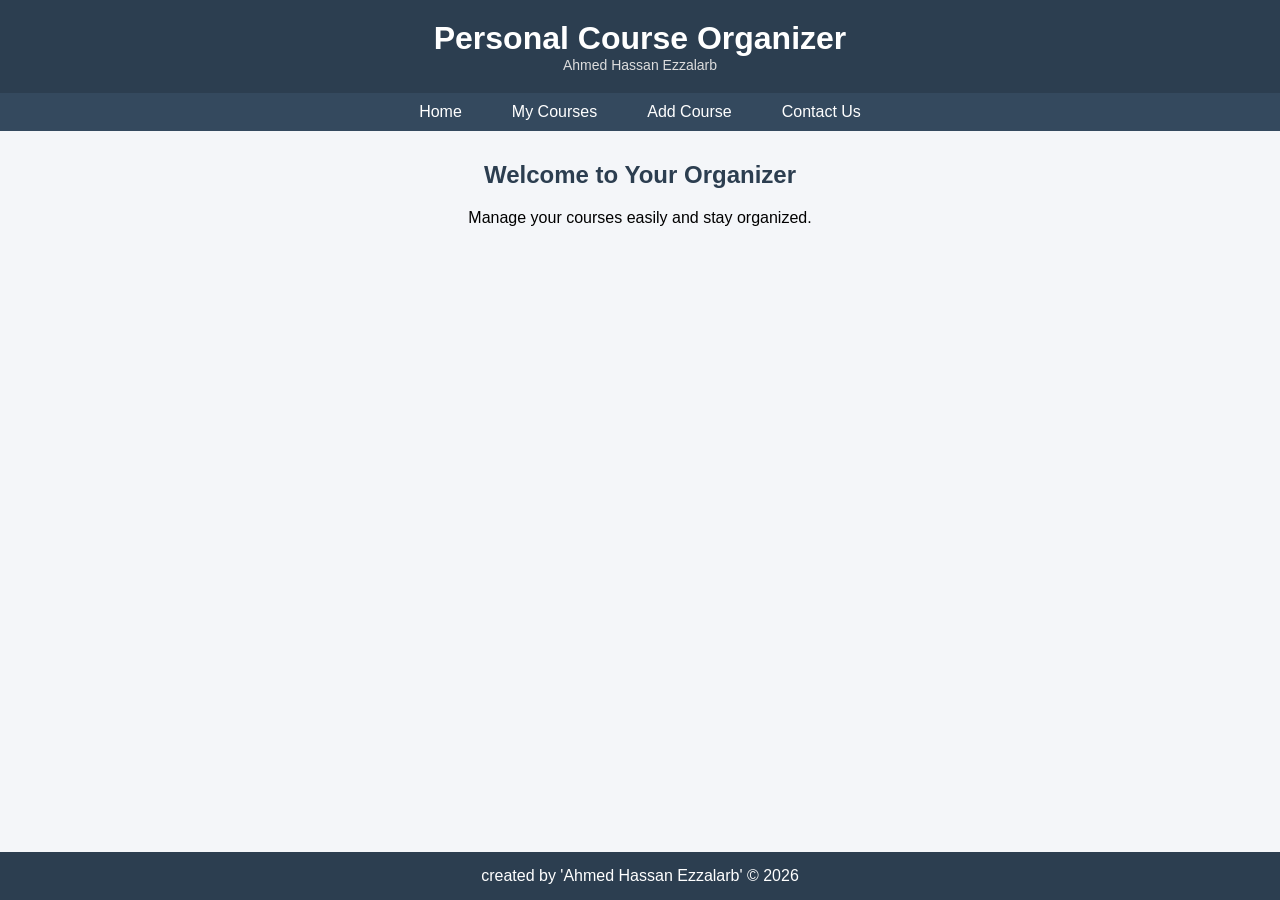
==== commit 50a35bc4: "Add files via upload" ====
--- a/index.html
+++ b/index.html
@@ -30,7 +30,7 @@
 </main>
 
 <footer>
-    <p>© 2026 Ahmed Hassan Ezzalarb</p>
+    <p>created by  'Ahmed Hassan Ezzalarb' © 2026</p>
 </footer>
 
 </body>
--- a/style.css
+++ b/style.css
@@ -1,13 +1,16 @@
+/* Reset */
 * {
     margin: 0;
     padding: 0;
     box-sizing: border-box;
 }
 
+/* Full height */
 html, body {
     height: 100%;
 }
 
+/* Body */
 body {
     font-family: Arial, sans-serif;
     background: #f4f6f9;
@@ -50,6 +53,13 @@
     transition: 0.3s;
 }
 
+/* Active */
+nav ul li a.active {
+    background: #1abc9c;
+    border-radius: 5px;
+}
+
+/* Hover */
 nav ul li a:hover {
     background: #1abc9c;
     border-radius: 5px;
@@ -62,7 +72,13 @@
     text-align: center;
 }
 
-/* Table */
+/* Titles */
+h2 {
+    margin-bottom: 20px;
+    color: #2c3e50;
+}
+
+/* ===== TABLE ===== */
 table {
     width: 80%;
     margin: 20px auto;
@@ -89,7 +105,7 @@
     background: #e0f7f5;
 }
 
-/* Forms */
+/* ===== FORM ===== */
 .form-section,
 .contact-section {
     background: white;
@@ -121,6 +137,8 @@
     color: white;
     border: none;
     border-radius: 5px;
+    cursor: pointer;
+    transition: 0.3s;
 }
 
 button:hover {
@@ -135,18 +153,48 @@
     padding: 15px;
 }
 
-/* Responsive */
+/* ===== RESPONSIVE ===== */
 @media (max-width: 768px) {
+
+    /* Navbar زي الكمبيوتر */
     nav ul {
-        flex-direction: column;
-    }
-
+        flex-direction: row;
+        justify-content: space-around;
+        flex-wrap: wrap;
+    }
+
+    nav ul li {
+        margin: 5px;
+    }
+
+    nav ul li a {
+        padding: 6px 8px;
+        font-size: 12px;
+    }
+
+    /* Table للموبايل */
     table {
+        display: block;
         width: 100%;
-    }
-
+        overflow-x: auto;
+    }
+
+    /* Forms */
     .form-section,
     .contact-section {
         width: 90%;
     }
+
+    /* Text */
+    h1 {
+        font-size: 20px;
+    }
+
+    h2 {
+        font-size: 18px;
+    }
+
+    main {
+        padding: 15px;
+    }
 }
